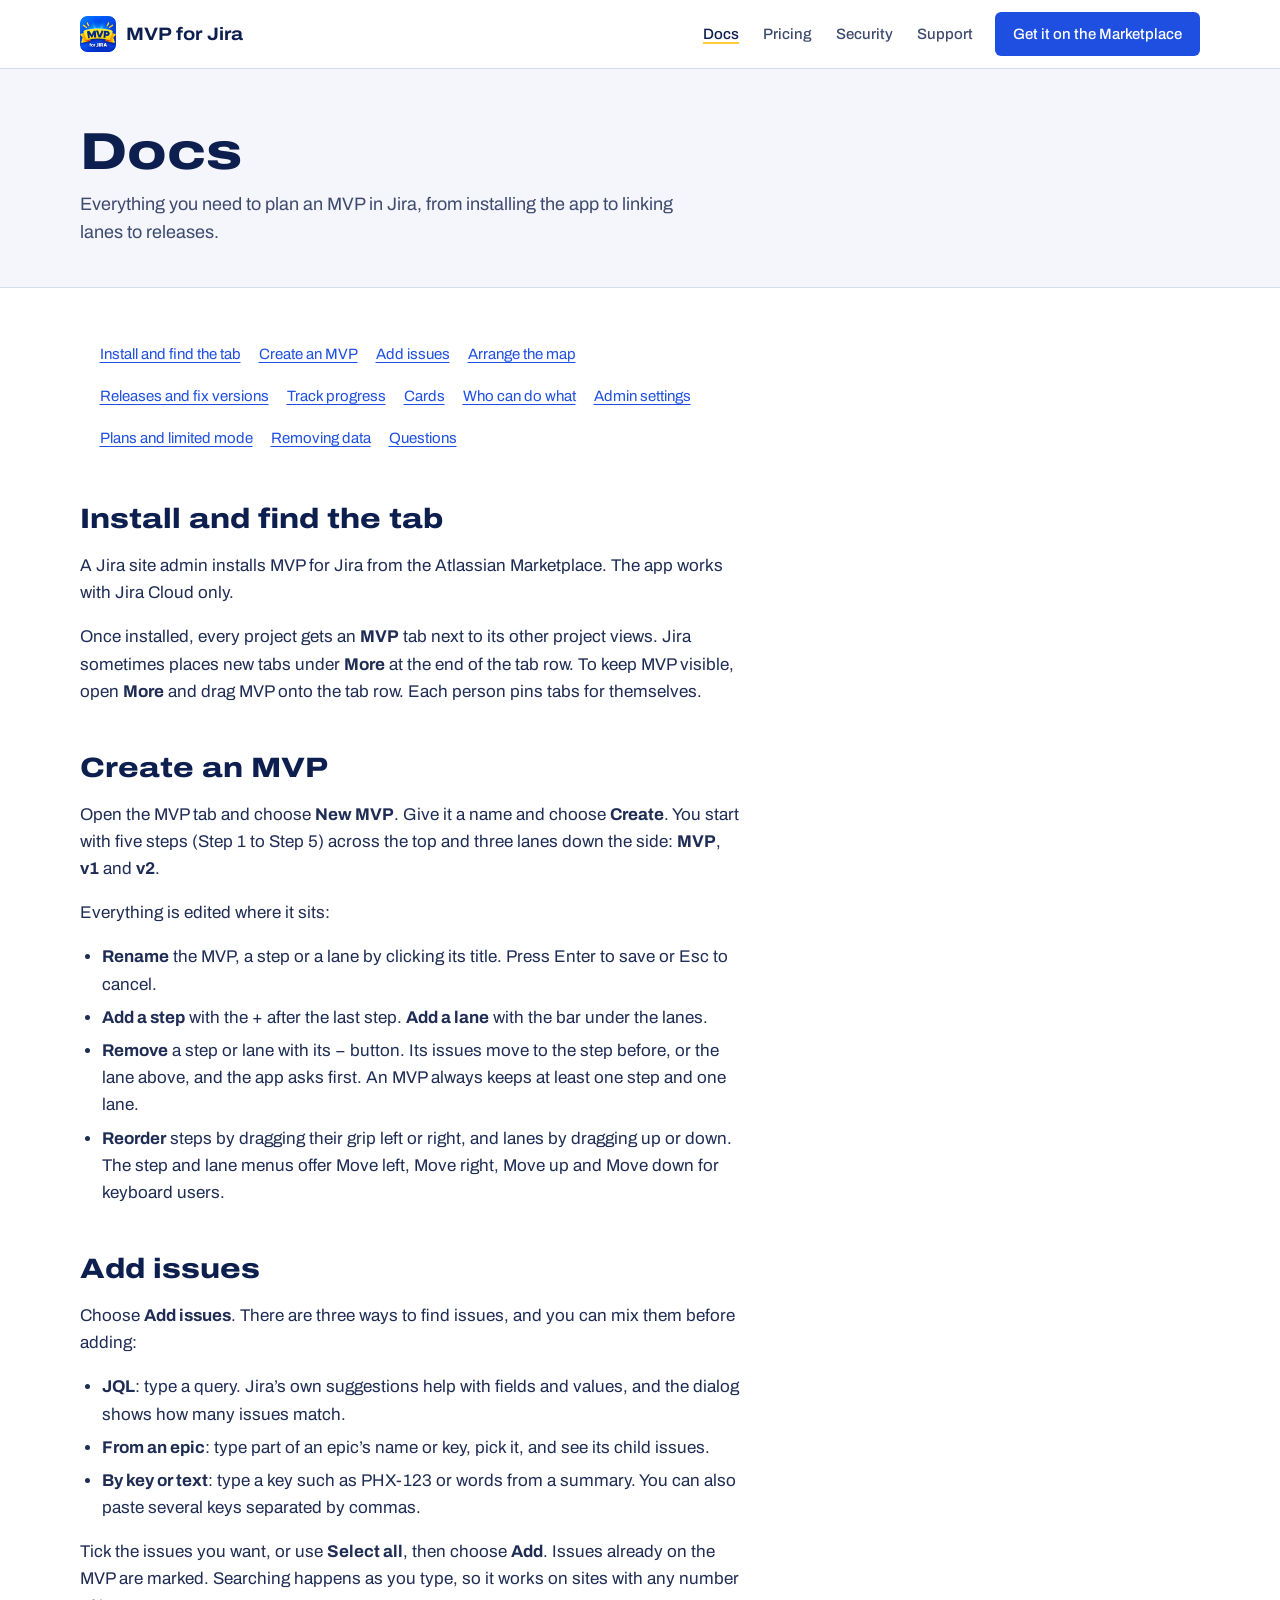
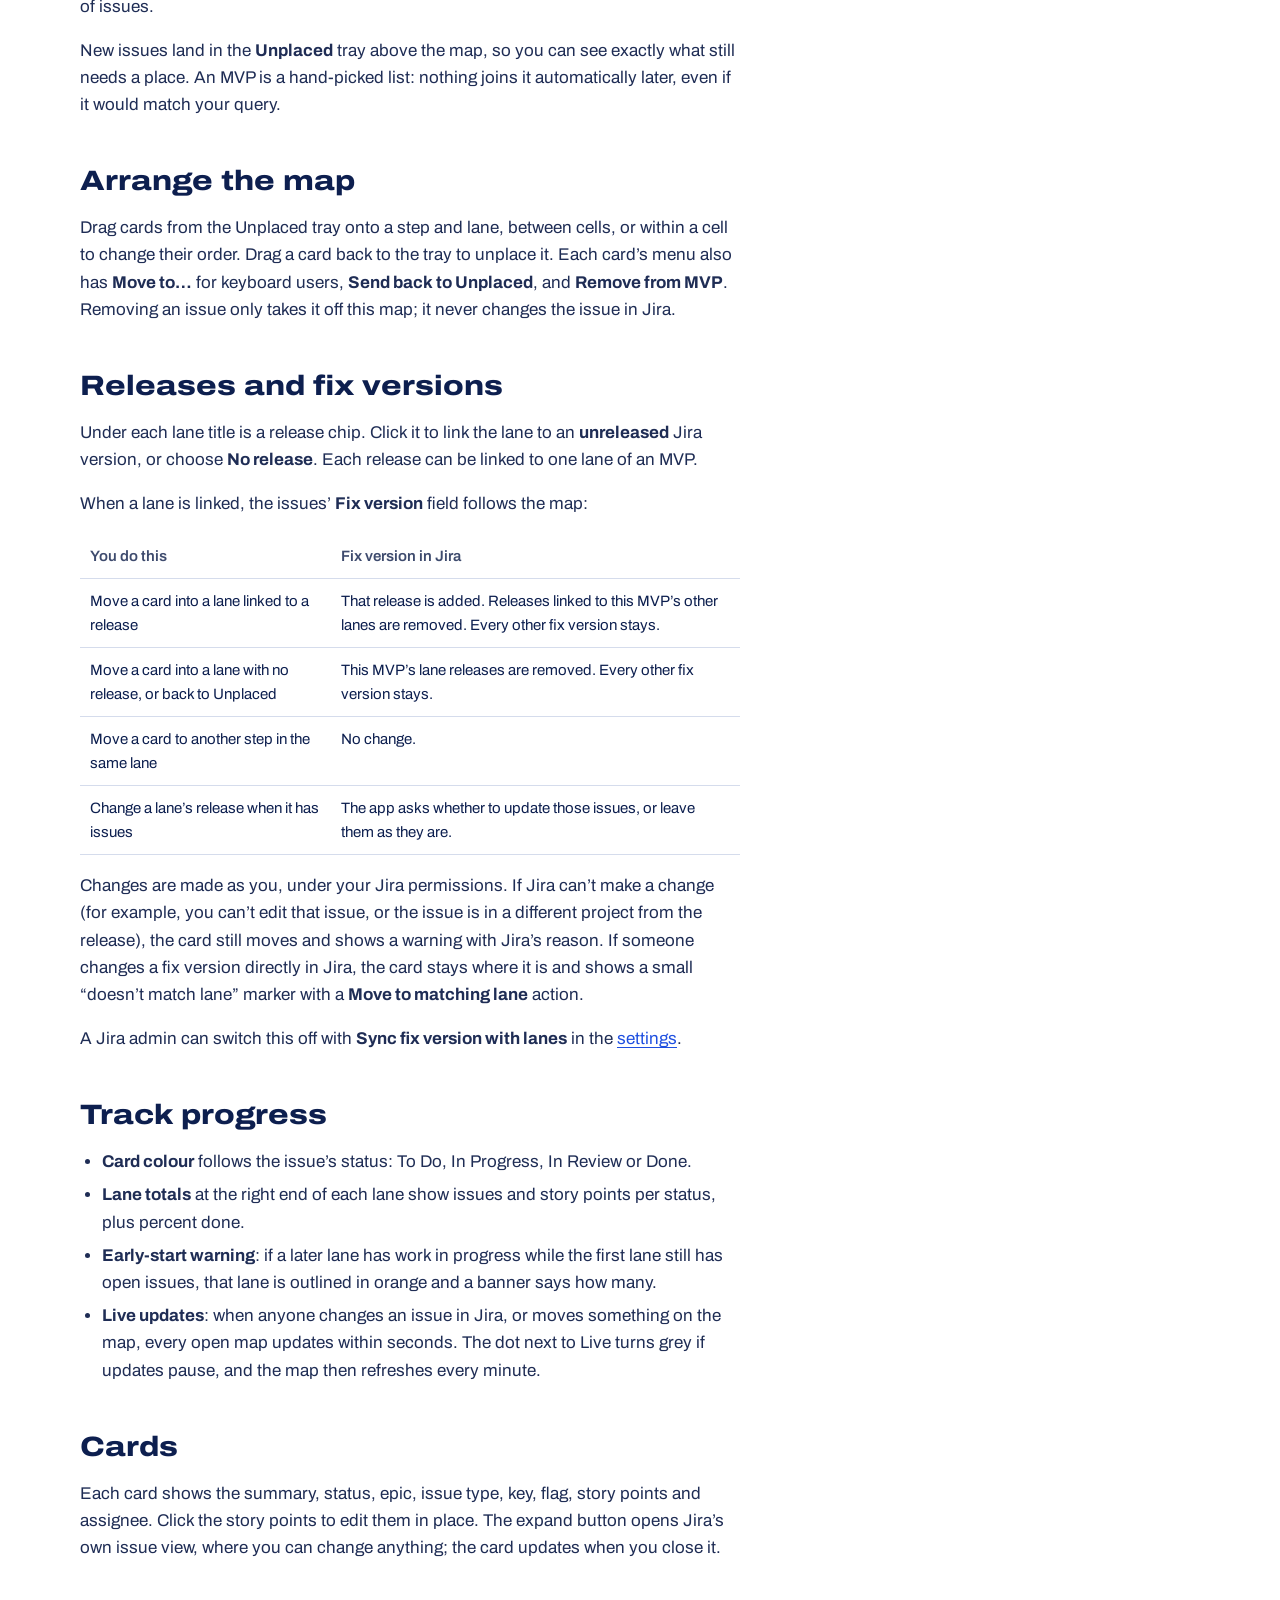
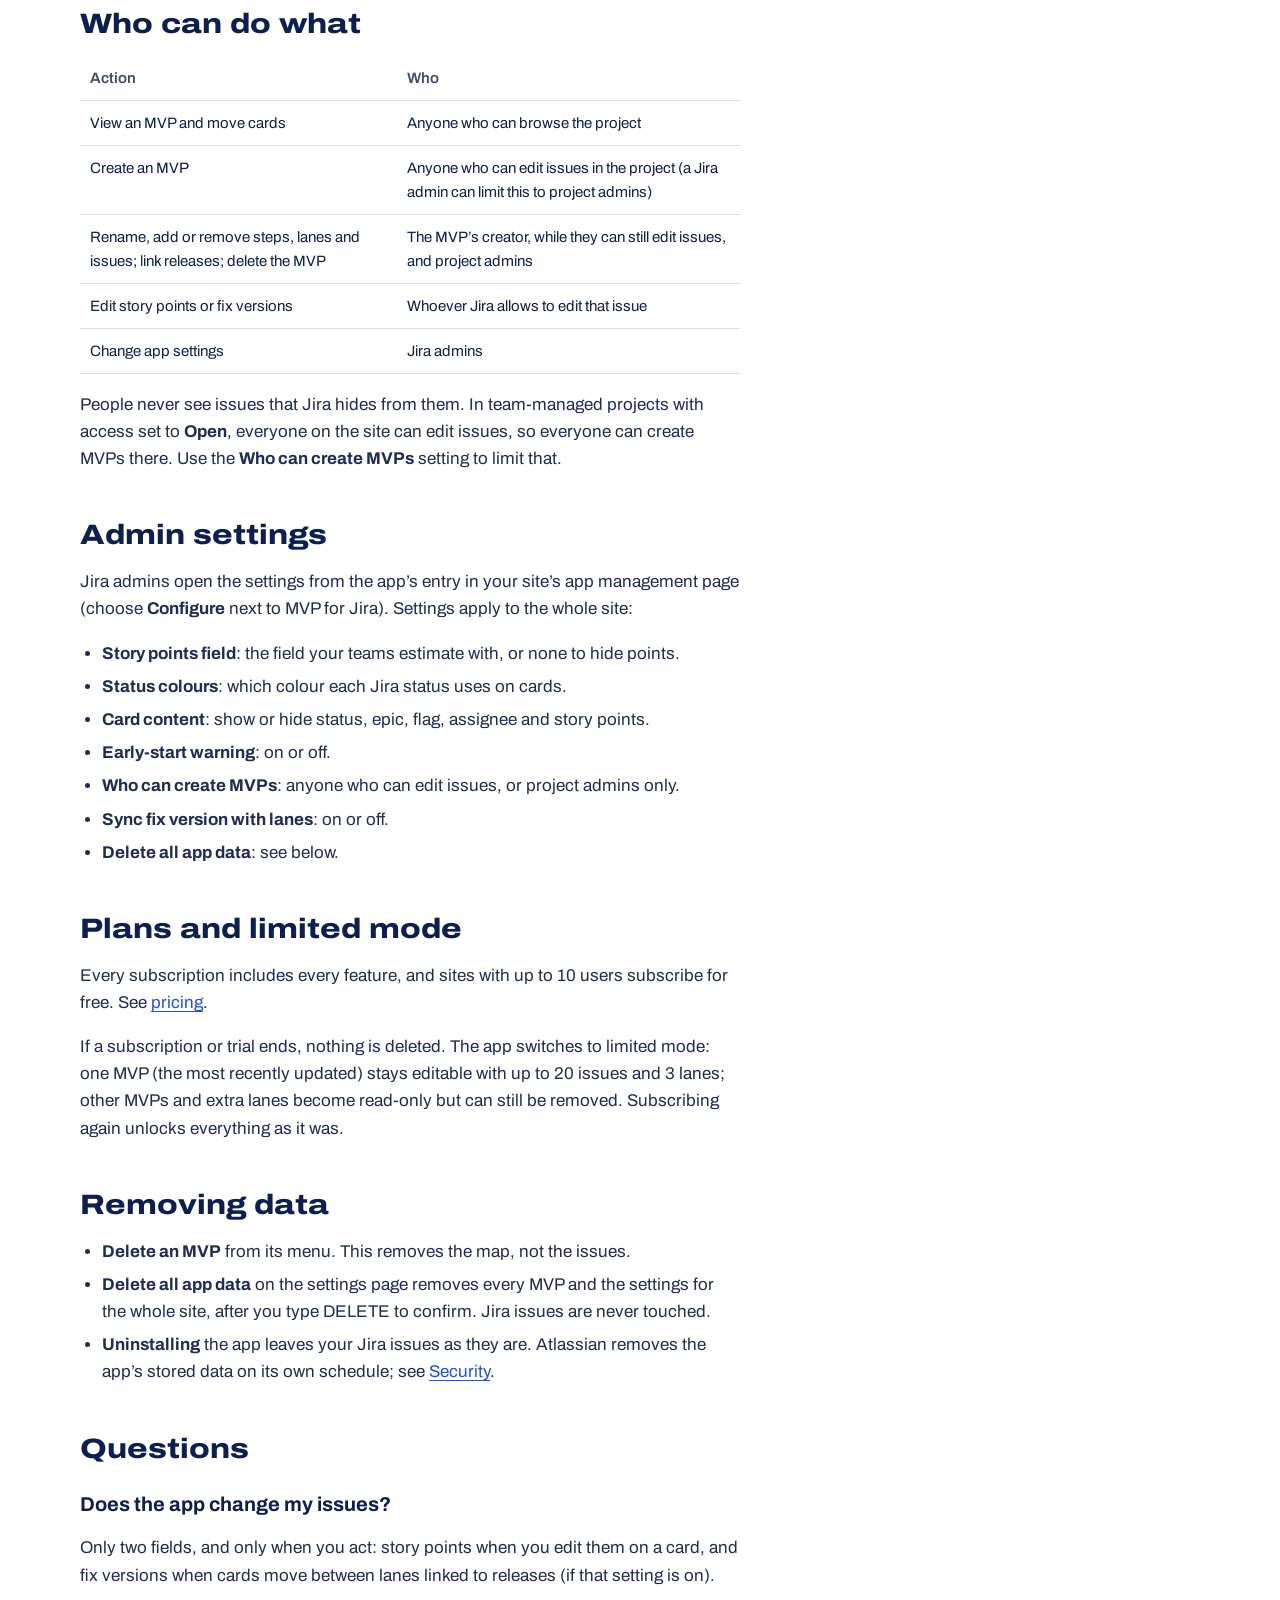
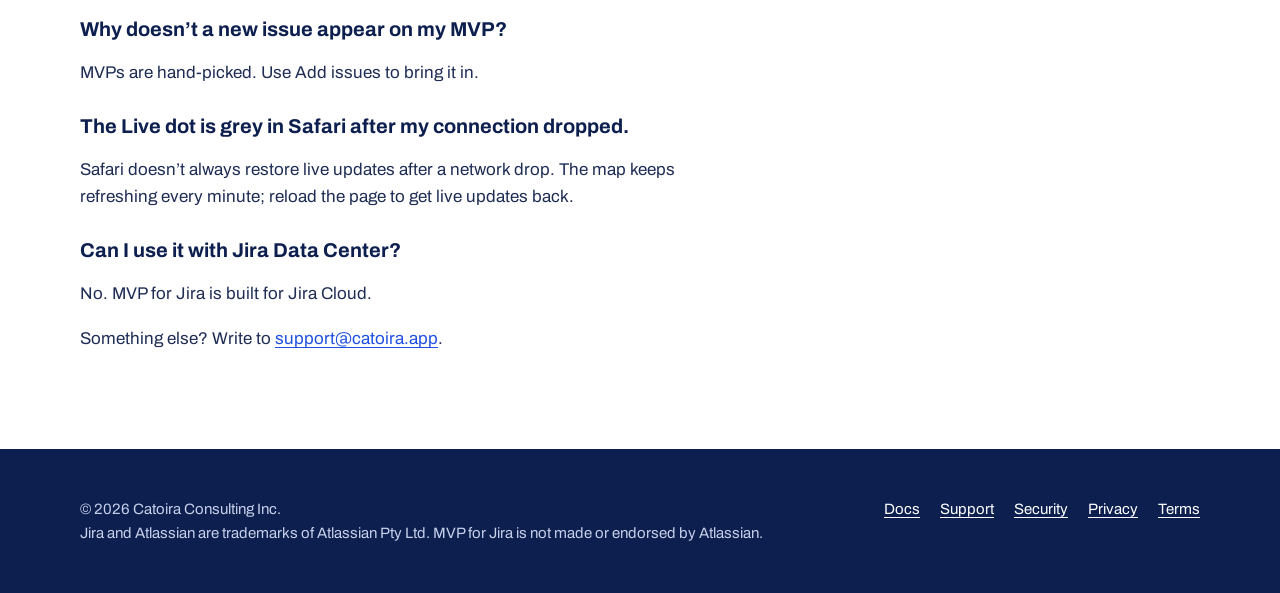
==== docs.html @ fd80c1a4 "Add MVP for Jira website Landing page, docs, privacy policy, end user terms, security and support pa" ====
<!doctype html>
<html lang="en">
<head>
<meta charset="utf-8">
<meta name="viewport" content="width=device-width, initial-scale=1">
<title>Docs | MVP for Jira</title>
<meta name="description" content="How to install MVP for Jira, build a story map, link lanes to releases, and manage settings.">
<link rel="icon" href="assets/favicon.png">
<link rel="apple-touch-icon" href="assets/apple-touch-icon.png">
<link rel="stylesheet" href="assets/site.css">
</head>
<body>
<a class="skip" href="#main">Skip to content</a>
<header class="site-head">
  <div class="wrap">
    <a class="brand" href="./"><img src="assets/icon.png" alt="" width="36" height="36">MVP for Jira</a>
    <nav class="site-nav" aria-label="Main">
      <a href="docs.html" aria-current="page">Docs</a>
      <a href="index.html#pricing">Pricing</a>
      <a href="security.html">Security</a>
      <a href="support.html">Support</a>
      <!-- MARKETPLACE_URL: replace with the listing URL once it exists -->
      <a class="btn btn-blue" href="https://marketplace.atlassian.com/search?query=MVP%20for%20Jira">Get it on the Marketplace</a>
    </nav>
  </div>
</header>
<main id="main">
  <div class="page-head"><div class="wrap"><h1>Docs</h1><p>Everything you need to plan an MVP in Jira, from installing the app to linking lanes to releases.</p></div></div>
  <div class="prose"><div class="wrap"><article>
<ul class="toc" aria-label="On this page">
  <li><a href="#install">Install and find the tab</a></li>
  <li><a href="#create">Create an MVP</a></li>
  <li><a href="#add">Add issues</a></li>
  <li><a href="#arrange">Arrange the map</a></li>
  <li><a href="#releases">Releases and fix versions</a></li>
  <li><a href="#track">Track progress</a></li>
  <li><a href="#cards">Cards</a></li>
  <li><a href="#permissions">Who can do what</a></li>
  <li><a href="#settings">Admin settings</a></li>
  <li><a href="#plans">Plans and limited mode</a></li>
  <li><a href="#remove">Removing data</a></li>
  <li><a href="#faq">Questions</a></li>
</ul>

<h2 id="install">Install and find the tab</h2>
<p>A Jira site admin installs MVP for Jira from the Atlassian Marketplace. The app works with Jira Cloud only.</p>
<p>Once installed, every project gets an <strong>MVP</strong> tab next to its other project views. Jira sometimes places new tabs under <strong>More</strong> at the end of the tab row. To keep MVP visible, open <strong>More</strong> and drag MVP onto the tab row. Each person pins tabs for themselves.</p>

<h2 id="create">Create an MVP</h2>
<p>Open the MVP tab and choose <strong>New MVP</strong>. Give it a name and choose <strong>Create</strong>. You start with five steps (Step 1 to Step 5) across the top and three lanes down the side: <strong>MVP</strong>, <strong>v1</strong> and <strong>v2</strong>.</p>
<p>Everything is edited where it sits:</p>
<ul>
  <li><strong>Rename</strong> the MVP, a step or a lane by clicking its title. Press Enter to save or Esc to cancel.</li>
  <li><strong>Add a step</strong> with the + after the last step. <strong>Add a lane</strong> with the bar under the lanes.</li>
  <li><strong>Remove</strong> a step or lane with its − button. Its issues move to the step before, or the lane above, and the app asks first. An MVP always keeps at least one step and one lane.</li>
  <li><strong>Reorder</strong> steps by dragging their grip left or right, and lanes by dragging up or down. The step and lane menus offer Move left, Move right, Move up and Move down for keyboard users.</li>
</ul>

<h2 id="add">Add issues</h2>
<p>Choose <strong>Add issues</strong>. There are three ways to find issues, and you can mix them before adding:</p>
<ul>
  <li><strong>JQL</strong>: type a query. Jira’s own suggestions help with fields and values, and the dialog shows how many issues match.</li>
  <li><strong>From an epic</strong>: type part of an epic’s name or key, pick it, and see its child issues.</li>
  <li><strong>By key or text</strong>: type a key such as PHX-123 or words from a summary. You can also paste several keys separated by commas.</li>
</ul>
<p>Tick the issues you want, or use <strong>Select all</strong>, then choose <strong>Add</strong>. Issues already on the MVP are marked. Searching happens as you type, so it works on sites with any number of issues.</p>
<p>New issues land in the <strong>Unplaced</strong> tray above the map, so you can see exactly what still needs a place. An MVP is a hand-picked list: nothing joins it automatically later, even if it would match your query.</p>

<h2 id="arrange">Arrange the map</h2>
<p>Drag cards from the Unplaced tray onto a step and lane, between cells, or within a cell to change their order. Drag a card back to the tray to unplace it. Each card’s menu also has <strong>Move to…</strong> for keyboard users, <strong>Send back to Unplaced</strong>, and <strong>Remove from MVP</strong>. Removing an issue only takes it off this map; it never changes the issue in Jira.</p>

<h2 id="releases">Releases and fix versions</h2>
<p>Under each lane title is a release chip. Click it to link the lane to an <strong>unreleased</strong> Jira version, or choose <strong>No release</strong>. Each release can be linked to one lane of an MVP.</p>
<p>When a lane is linked, the issues’ <strong>Fix version</strong> field follows the map:</p>
<table>
  <thead><tr><th scope="col">You do this</th><th scope="col">Fix version in Jira</th></tr></thead>
  <tbody>
    <tr><td>Move a card into a lane linked to a release</td><td>That release is added. Releases linked to this MVP’s other lanes are removed. Every other fix version stays.</td></tr>
    <tr><td>Move a card into a lane with no release, or back to Unplaced</td><td>This MVP’s lane releases are removed. Every other fix version stays.</td></tr>
    <tr><td>Move a card to another step in the same lane</td><td>No change.</td></tr>
    <tr><td>Change a lane’s release when it has issues</td><td>The app asks whether to update those issues, or leave them as they are.</td></tr>
  </tbody>
</table>
<p>Changes are made as you, under your Jira permissions. If Jira can’t make a change (for example, you can’t edit that issue, or the issue is in a different project from the release), the card still moves and shows a warning with Jira’s reason. If someone changes a fix version directly in Jira, the card stays where it is and shows a small “doesn’t match lane” marker with a <strong>Move to matching lane</strong> action.</p>
<p>A Jira admin can switch this off with <strong>Sync fix version with lanes</strong> in the <a href="#settings">settings</a>.</p>

<h2 id="track">Track progress</h2>
<ul>
  <li><strong>Card colour</strong> follows the issue’s status: To Do, In Progress, In Review or Done.</li>
  <li><strong>Lane totals</strong> at the right end of each lane show issues and story points per status, plus percent done.</li>
  <li><strong>Early-start warning</strong>: if a later lane has work in progress while the first lane still has open issues, that lane is outlined in orange and a banner says how many.</li>
  <li><strong>Live updates</strong>: when anyone changes an issue in Jira, or moves something on the map, every open map updates within seconds. The dot next to Live turns grey if updates pause, and the map then refreshes every minute.</li>
</ul>

<h2 id="cards">Cards</h2>
<p>Each card shows the summary, status, epic, issue type, key, flag, story points and assignee. Click the story points to edit them in place. The expand button opens Jira’s own issue view, where you can change anything; the card updates when you close it.</p>

<h2 id="permissions">Who can do what</h2>
<table>
  <thead><tr><th scope="col">Action</th><th scope="col">Who</th></tr></thead>
  <tbody>
    <tr><td>View an MVP and move cards</td><td>Anyone who can browse the project</td></tr>
    <tr><td>Create an MVP</td><td>Anyone who can edit issues in the project (a Jira admin can limit this to project admins)</td></tr>
    <tr><td>Rename, add or remove steps, lanes and issues; link releases; delete the MVP</td><td>The MVP’s creator, while they can still edit issues, and project admins</td></tr>
    <tr><td>Edit story points or fix versions</td><td>Whoever Jira allows to edit that issue</td></tr>
    <tr><td>Change app settings</td><td>Jira admins</td></tr>
  </tbody>
</table>
<p>People never see issues that Jira hides from them. In team-managed projects with access set to <strong>Open</strong>, everyone on the site can edit issues, so everyone can create MVPs there. Use the <strong>Who can create MVPs</strong> setting to limit that.</p>

<h2 id="settings">Admin settings</h2>
<p>Jira admins open the settings from the app’s entry in your site’s app management page (choose <strong>Configure</strong> next to MVP for Jira). Settings apply to the whole site:</p>
<ul>
  <li><strong>Story points field</strong>: the field your teams estimate with, or none to hide points.</li>
  <li><strong>Status colours</strong>: which colour each Jira status uses on cards.</li>
  <li><strong>Card content</strong>: show or hide status, epic, flag, assignee and story points.</li>
  <li><strong>Early-start warning</strong>: on or off.</li>
  <li><strong>Who can create MVPs</strong>: anyone who can edit issues, or project admins only.</li>
  <li><strong>Sync fix version with lanes</strong>: on or off.</li>
  <li><strong>Delete all app data</strong>: see below.</li>
</ul>

<h2 id="plans">Plans and limited mode</h2>
<p>Every subscription includes every feature, and sites with up to 10 users subscribe for free. See <a href="index.html#pricing">pricing</a>.</p>
<p>If a subscription or trial ends, nothing is deleted. The app switches to limited mode: one MVP (the most recently updated) stays editable with up to 20 issues and 3 lanes; other MVPs and extra lanes become read-only but can still be removed. Subscribing again unlocks everything as it was.</p>

<h2 id="remove">Removing data</h2>
<ul>
  <li><strong>Delete an MVP</strong> from its menu. This removes the map, not the issues.</li>
  <li><strong>Delete all app data</strong> on the settings page removes every MVP and the settings for the whole site, after you type DELETE to confirm. Jira issues are never touched.</li>
  <li><strong>Uninstalling</strong> the app leaves your Jira issues as they are. Atlassian removes the app’s stored data on its own schedule; see <a href="security.html#retention">Security</a>.</li>
</ul>

<h2 id="faq">Questions</h2>
<h3>Does the app change my issues?</h3>
<p>Only two fields, and only when you act: story points when you edit them on a card, and fix versions when cards move between lanes linked to releases (if that setting is on).</p>
<h3>Why doesn’t a new issue appear on my MVP?</h3>
<p>MVPs are hand-picked. Use Add issues to bring it in.</p>
<h3>The Live dot is grey in Safari after my connection dropped.</h3>
<p>Safari doesn’t always restore live updates after a network drop. The map keeps refreshing every minute; reload the page to get live updates back.</p>
<h3>Can I use it with Jira Data Center?</h3>
<p>No. MVP for Jira is built for Jira Cloud.</p>
<p>Something else? Write to <a href="mailto:support@catoira.app">support@catoira.app</a>.</p>
  </article></div></div>
</main>
<footer class="site-foot">
  <div class="wrap">
    <div>
      <p>© 2026 Catoira Consulting Inc.</p>
      <p>Jira and Atlassian are trademarks of Atlassian Pty Ltd. MVP for Jira is not made or endorsed by Atlassian.</p>
    </div>
    <nav aria-label="Footer">
      <a href="docs.html">Docs</a>
      <a href="support.html">Support</a>
      <a href="security.html">Security</a>
      <a href="privacy.html">Privacy</a>
      <a href="terms.html">Terms</a>
    </nav>
  </div>
</footer>
</body>
</html>
---- assets/site.css ----
/* MVP for Jira — site styles. Catoira Consulting Inc. */
@font-face {
  font-family: "Archivo";
  font-style: normal;
  font-display: swap;
  font-weight: 100 900;
  font-stretch: 62% 125%;
  src: url("fonts/archivo.woff2") format("woff2-variations"), url("fonts/archivo.woff2") format("woff2");
}
:root {
  --blue: #1E4FE0;
  --blue-deep: #1238B0;
  --yellow: #FFCB3D;
  --ink: #0D1F4F;
  --ink-2: #3E4B6E;
  --paper: #F4F6FB;
  --rule: #D5DCEC;
  --white: #FFFFFF;
  --todo-bg: #FFFFFF; --todo-bd: #C9D1E3;
  --prog-bg: #E6EEFF; --prog-bd: #8FB0FF;
  --rev-bg: #F1EEFF; --rev-bd: #B7ABF3;
  --done-bg: #DDF8EC; --done-bd: #7FD9B2;
  --measure: 66ch;
  --radius-s: 6px;
  --radius-m: 10px;
}

* { box-sizing: border-box; }
html { -webkit-text-size-adjust: 100%; }
body {
  margin: 0;
  font-family: "Archivo", system-ui, sans-serif;
  font-size: 17px;
  line-height: 1.6;
  color: var(--ink);
  background: var(--white);
}
img { max-width: 100%; display: block; }
a { color: var(--blue); text-underline-offset: 3px; }
a:hover { color: var(--blue-deep); }
:focus-visible { outline: 3px solid var(--yellow); outline-offset: 2px; border-radius: 3px; }

.wrap { width: min(1120px, 100% - 48px); margin-inline: auto; }
.skip { position: absolute; left: -999px; top: 8px; background: var(--yellow); color: var(--ink); padding: 8px 12px; z-index: 10; }
.skip:focus { left: 8px; }

/* Header */
.site-head { border-bottom: 1px solid var(--rule); background: var(--white); }
.site-head .wrap { display: flex; align-items: center; gap: 24px; min-height: 68px; flex-wrap: wrap; padding-block: 10px; }
.brand { display: flex; align-items: center; gap: 10px; color: var(--ink); text-decoration: none; font-weight: 700; font-stretch: 112%; font-size: 18px; }
.brand img { width: 36px; height: 36px; }
.site-nav { display: flex; gap: 4px 20px; flex-wrap: wrap; margin-left: auto; align-items: center; }
.site-nav a { color: var(--ink-2); text-decoration: none; font-size: 15px; font-weight: 500; padding: 6px 2px; }
.site-nav a.btn { color: var(--white); text-decoration: none; padding: 0 16px; }
.site-nav a.btn:hover { color: var(--white); text-decoration: none; }
.site-nav a:not(.btn):hover, .site-nav a[aria-current="page"] { color: var(--ink); text-decoration: underline; text-decoration-thickness: 2px; text-decoration-color: var(--yellow); }

.btn { display: inline-flex; align-items: center; gap: 8px; min-height: 44px; padding: 0 18px; border-radius: var(--radius-s); font-weight: 600; font-size: 15px; text-decoration: none; border: 2px solid transparent; }
.btn-primary { background: var(--yellow); color: var(--ink); }
.btn-primary:hover { background: #FFD766; color: var(--ink); }
.btn-ghost { border-color: rgba(255,255,255,.55); color: var(--white); }
.btn-ghost:hover { border-color: var(--white); color: var(--white); }
.btn-blue { background: var(--blue); color: var(--white); }
.btn-blue:hover { background: var(--blue-deep); color: var(--white); }

/* Hero */
.hero { background: var(--blue); color: var(--white); padding: 72px 0 0; overflow: hidden; }
.hero .wrap { display: grid; grid-template-columns: minmax(0, 1fr); gap: 40px; }
.hero .wrap > * { min-width: 0; }
.hero h1 { margin: 0; font-size: clamp(38px, 6vw, 68px); line-height: 1.02; font-weight: 800; font-stretch: 125%; letter-spacing: -0.01em; max-width: 15ch; }
.hero p.lede { margin: 0; font-size: 20px; line-height: 1.5; max-width: 52ch; color: #E3EAFF; }
.hero .actions { display: flex; gap: 12px; flex-wrap: wrap; }
.hero .fine { font-size: 14px; color: #C9D6FF; margin: 0; }

/* Mini story map */
.map { background: var(--paper); color: var(--ink); border-radius: var(--radius-m) var(--radius-m) 0 0; padding: 18px 18px 22px; box-shadow: 0 -1px 0 rgba(255,255,255,.2); }
.map-scroll { overflow-x: auto; }
.map-grid { display: grid; grid-template-columns: 132px repeat(4, minmax(150px, 1fr)); gap: 8px; min-width: 760px; }
.map-step { font-weight: 700; font-size: 14px; padding: 4px 6px 8px; border-bottom: 3px solid var(--blue); }
.map-corner { font-size: 13px; color: var(--ink-2); align-self: end; padding: 0 6px 8px; }
.lane-head { display: flex; flex-direction: column; gap: 6px; padding: 8px 6px; }
.lane-name { font-weight: 800; font-stretch: 115%; font-size: 17px; }
.lane-name.ribbon { align-self: flex-start; background: var(--yellow); padding: 2px 12px 2px 10px; clip-path: polygon(0 0, 100% 0, 92% 50%, 100% 100%, 0 100%); }
.release { font-size: 12px; color: var(--blue-deep); background: #E6EEFF; border-radius: 4px; padding: 2px 6px; align-self: flex-start; }
.release.none { color: var(--ink-2); background: transparent; border: 1px dashed #9AA6C3; }
.cell { background: #E9EDF6; border-radius: var(--radius-s); padding: 6px; display: flex; flex-direction: column; gap: 6px; min-height: 84px; }
.card { border-radius: var(--radius-s); border: 1px solid var(--todo-bd); background: var(--todo-bg); padding: 8px 9px; font-size: 13px; line-height: 1.35; }
.card .meta { display: flex; justify-content: space-between; align-items: center; gap: 6px; margin-top: 6px; font-size: 11px; color: var(--ink-2); }
.card .st { font-weight: 700; font-size: 10px; letter-spacing: .02em; padding: 1px 5px; border-radius: 3px; background: #E2E7F2; }
.card.prog { background: var(--prog-bg); border-color: var(--prog-bd); } .card.prog .st { background: #CCDCFF; color: #0B3BB0; }
.card.rev { background: var(--rev-bg); border-color: var(--rev-bd); } .card.rev .st { background: #E1DAFF; color: #4A3BA6; }
.card.done { background: var(--done-bg); border-color: var(--done-bd); } .card.done .st { background: #BDEFD8; color: #145C3D; }
.card .pts { font-weight: 700; background: #E2E7F2; border-radius: 9px; padding: 0 6px; }
.card.landing { animation: land 900ms cubic-bezier(.2,.8,.2,1) 600ms both; }
@keyframes land { from { transform: translateY(-46px) rotate(-3deg); opacity: 0; box-shadow: 0 10px 24px rgba(13,31,79,.25); } to { transform: none; opacity: 1; box-shadow: none; } }
@media (prefers-reduced-motion: reduce) { .card.landing { animation: none; } }

/* Sections */
section.band { padding: 80px 0; }
section.band.alt { background: var(--paper); }
h2 { font-size: clamp(28px, 3.4vw, 40px); line-height: 1.1; font-weight: 800; font-stretch: 118%; margin: 0 0 16px; max-width: 24ch; }
h3 { font-size: 20px; line-height: 1.25; font-weight: 700; margin: 0 0 6px; }
.intro { font-size: 19px; color: var(--ink-2); max-width: 60ch; margin: 0 0 40px; }

.steps { list-style: none; margin: 0; padding: 0; display: grid; grid-template-columns: repeat(auto-fit, minmax(230px, 1fr)); gap: 32px; counter-reset: step; }
.steps li { counter-increment: step; border-top: 3px solid var(--ink); padding-top: 16px; }
.steps li::before { content: counter(step); display: inline-grid; place-items: center; width: 34px; height: 34px; border-radius: 50%; background: var(--yellow); font-weight: 800; margin-bottom: 12px; }
.steps p { margin: 0; color: var(--ink-2); }

.features { display: grid; grid-template-columns: repeat(auto-fit, minmax(300px, 1fr)); gap: 36px 56px; margin: 0; }
.features div { border-left: 3px solid var(--blue); padding-left: 18px; }
.features dt { font-weight: 700; font-size: 19px; margin-bottom: 4px; }
.features dd { margin: 0; color: var(--ink-2); }

.price-table { width: 100%; border-collapse: collapse; max-width: 720px; font-size: 17px; }
.price-table th, .price-table td { text-align: left; padding: 14px 12px; border-bottom: 1px solid var(--rule); }
.price-table th { font-size: 15px; color: var(--ink-2); font-weight: 600; }
.price-table td.price { font-weight: 800; font-stretch: 112%; }
.price-table tr.free td { background: #FFF6D9; }
.note { color: var(--ink-2); font-size: 15px; max-width: 64ch; }

.trust { display: grid; grid-template-columns: repeat(auto-fit, minmax(260px, 1fr)); gap: 28px; }
.trust p { margin: 0; color: var(--ink-2); }

/* Prose pages */
.page-head { background: var(--paper); border-bottom: 1px solid var(--rule); padding: 56px 0 40px; }
.page-head h1 { margin: 0 0 10px; font-size: clamp(32px, 4.6vw, 52px); line-height: 1.05; font-weight: 800; font-stretch: 122%; }
.page-head p { margin: 0; color: var(--ink-2); max-width: 62ch; font-size: 18px; }
.prose { padding: 48px 0 80px; }
.prose .wrap { display: grid; grid-template-columns: minmax(0, 1fr); }
.prose article { max-width: var(--measure); }
.prose h2 { font-size: 28px; margin: 48px 0 12px; max-width: none; }
.prose h3 { margin: 28px 0 8px; }
.prose p, .prose li { color: #1F2D55; }
.prose ul, .prose ol { padding-left: 1.3em; }
.prose li { margin: 6px 0; }
.prose table { border-collapse: collapse; width: 100%; font-size: 15px; margin: 16px 0; }
.prose th, .prose td { text-align: left; vertical-align: top; padding: 10px 10px; border-bottom: 1px solid var(--rule); }
.prose th { color: var(--ink-2); font-weight: 600; }
.prose code { font-size: 0.9em; background: var(--paper); padding: 1px 5px; border-radius: 4px; }
.callout { background: #FFF6D9; border-left: 4px solid var(--yellow); padding: 14px 18px; border-radius: 0 var(--radius-s) var(--radius-s) 0; margin: 20px 0; }
.toc { display: flex; flex-wrap: wrap; gap: 6px 18px; margin: 0 0 8px; padding: 0; list-style: none; font-size: 15px; }

/* Footer */
.site-foot { background: var(--ink); color: #C7D0EA; padding: 48px 0; font-size: 15px; }
.site-foot .wrap { display: flex; flex-wrap: wrap; gap: 24px 48px; justify-content: space-between; }
.site-foot a { color: var(--white); }
.site-foot nav { display: flex; flex-wrap: wrap; gap: 8px 20px; }
.site-foot p { margin: 0; }

@media (max-width: 600px) {
  body { font-size: 16px; }
  .hero { padding-top: 48px; }
  section.band { padding: 56px 0; }
  .site-nav { margin-left: 0; width: 100%; }
}
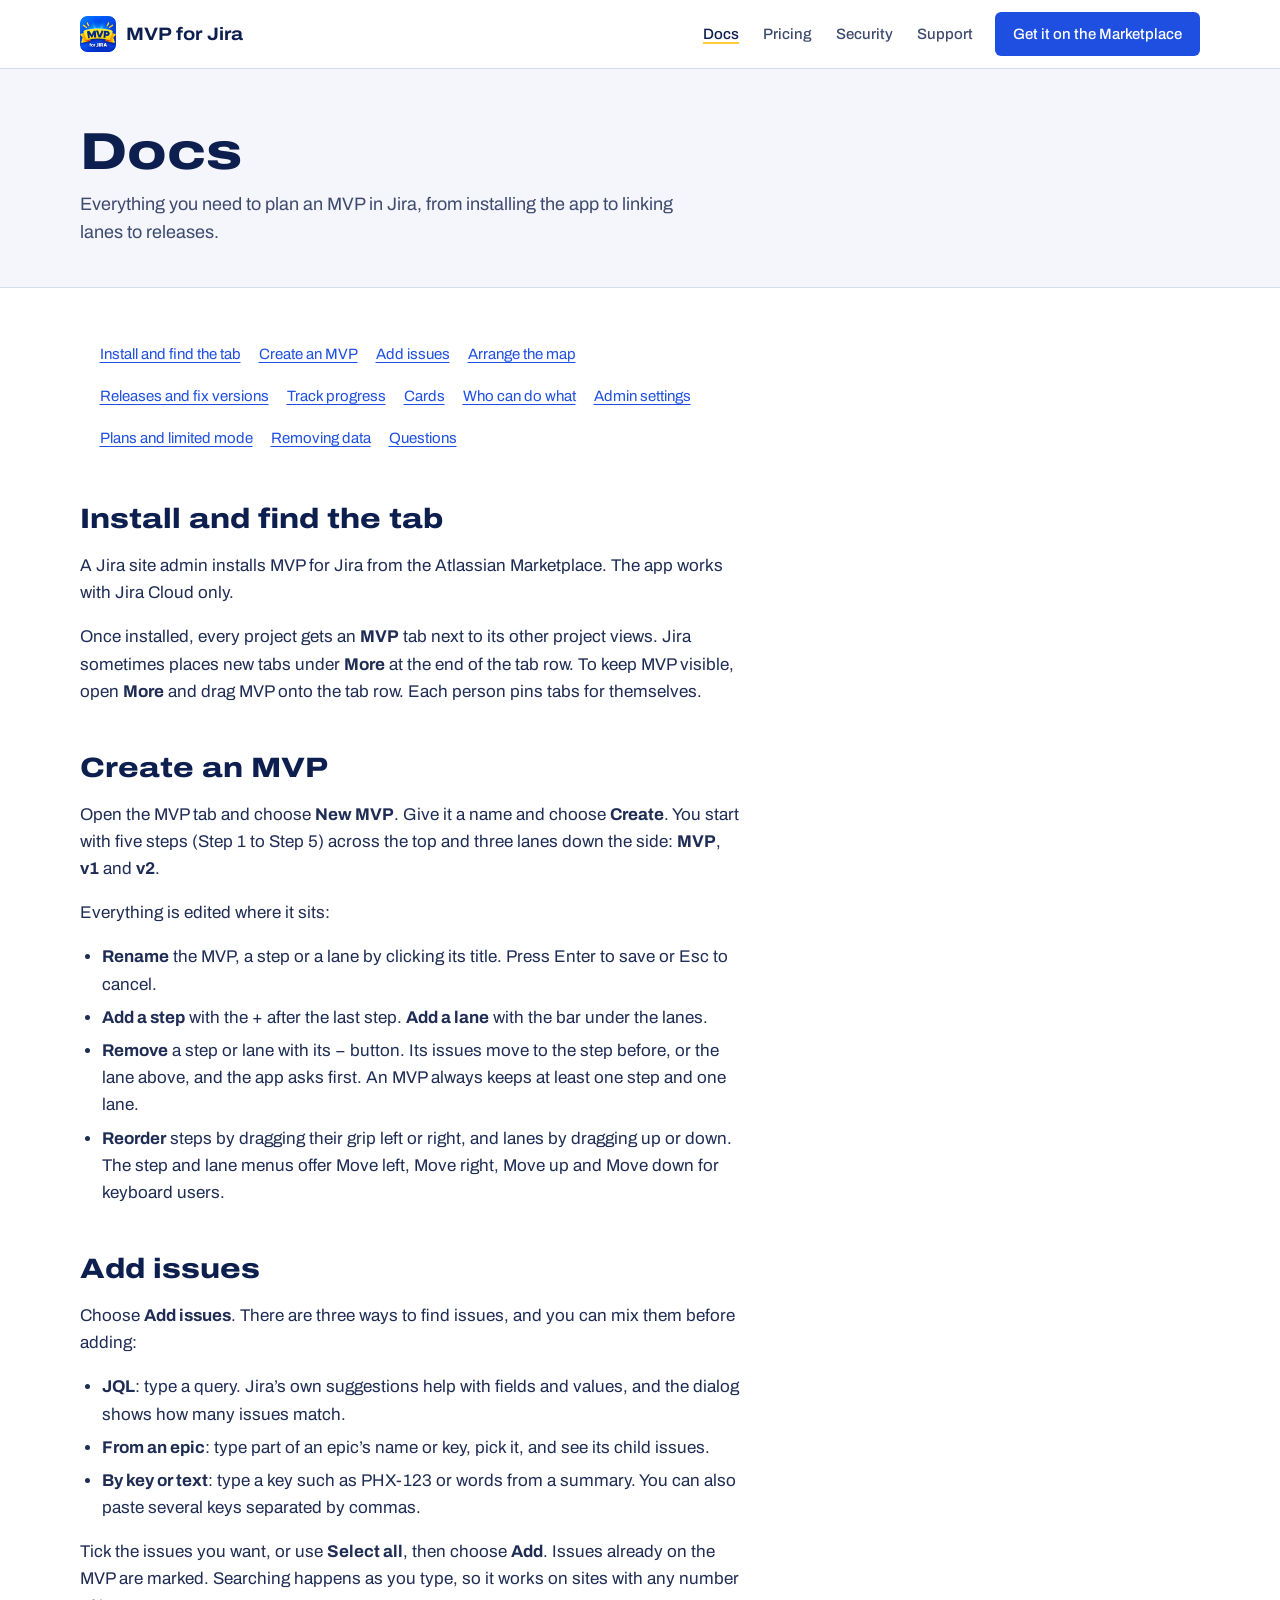
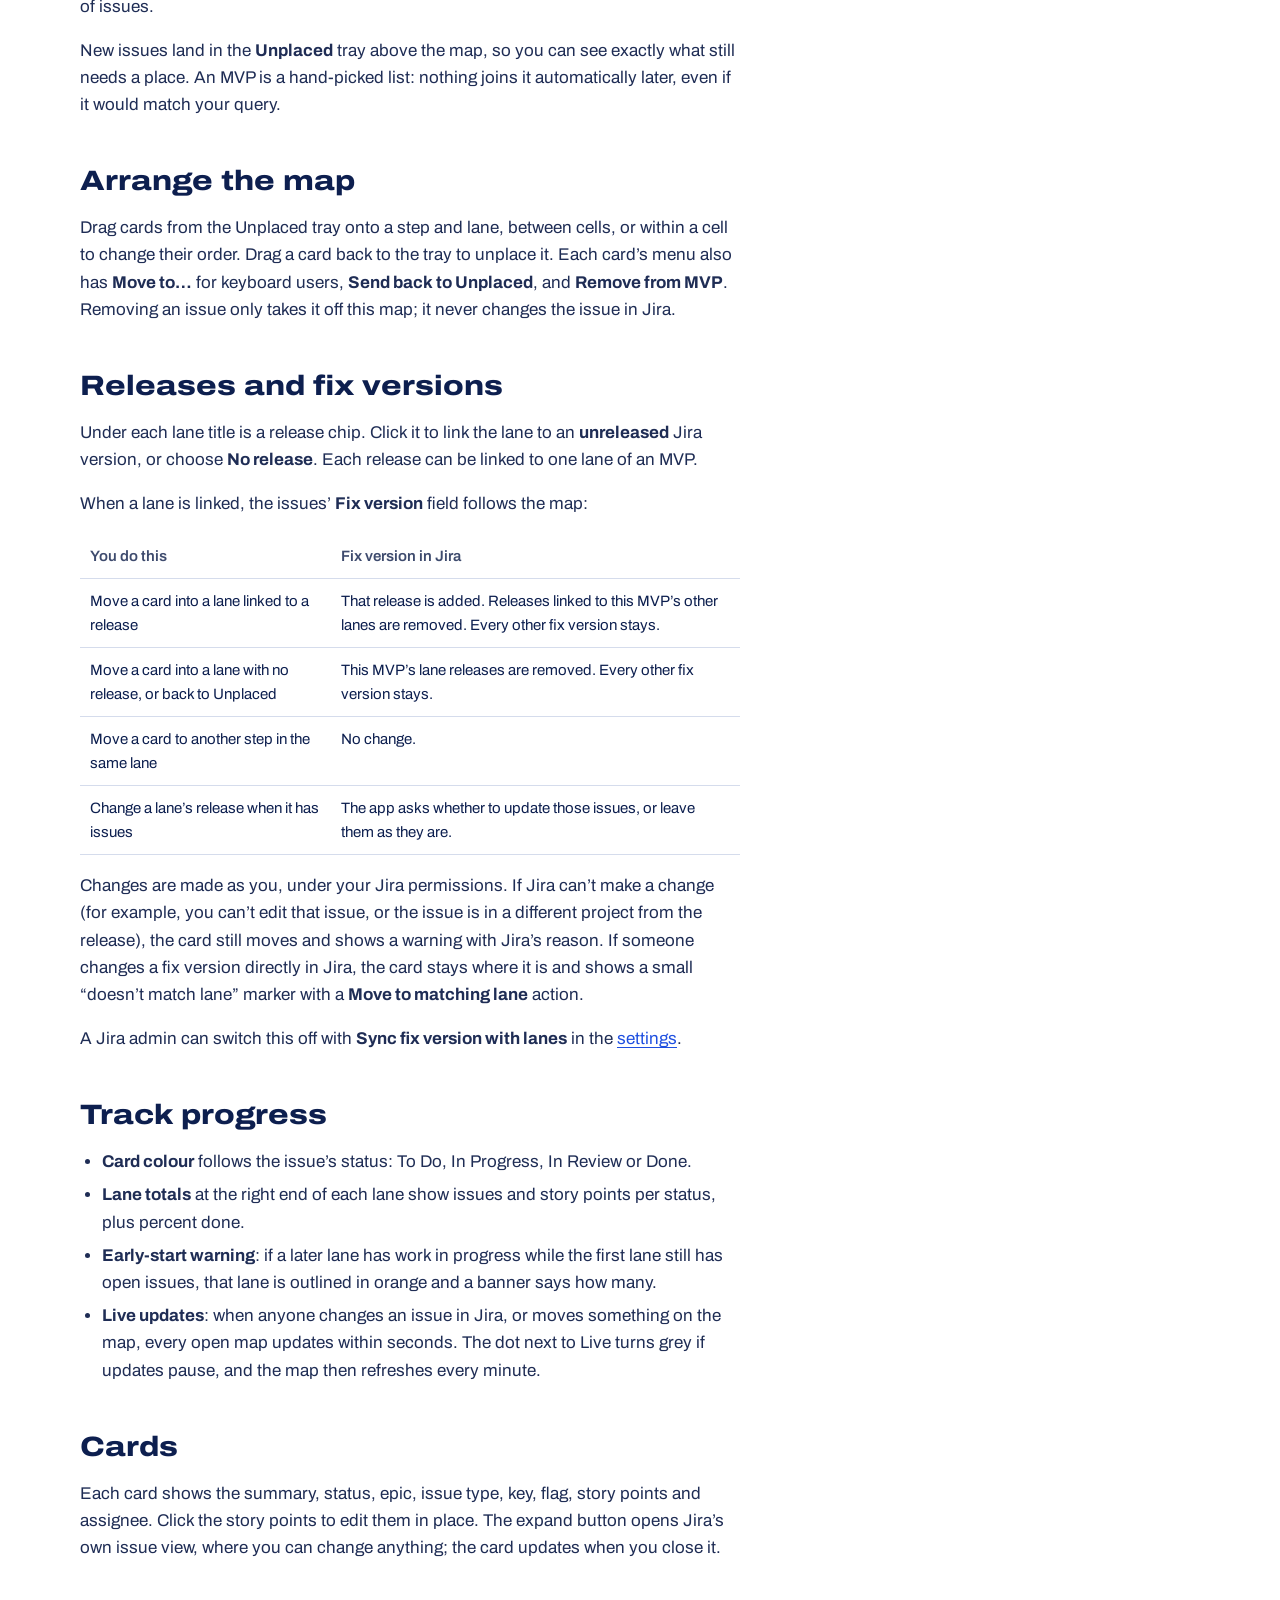
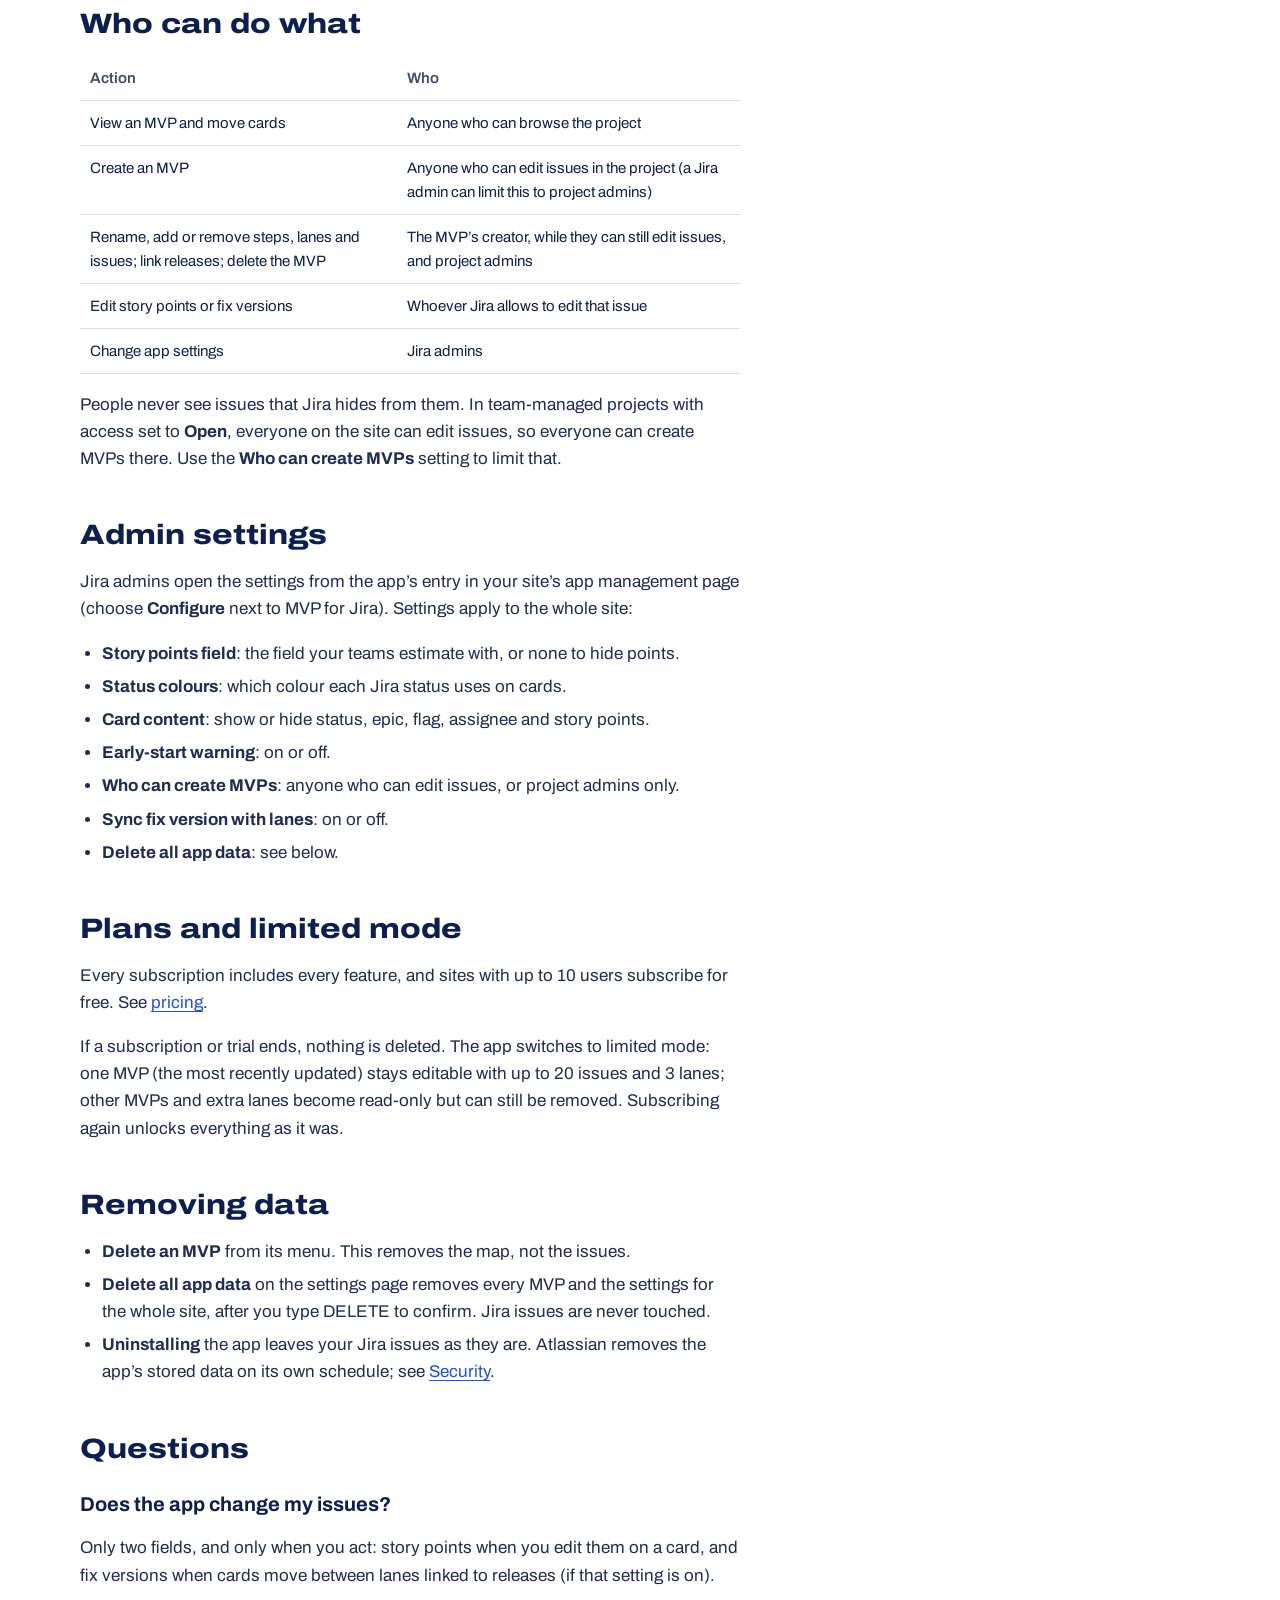
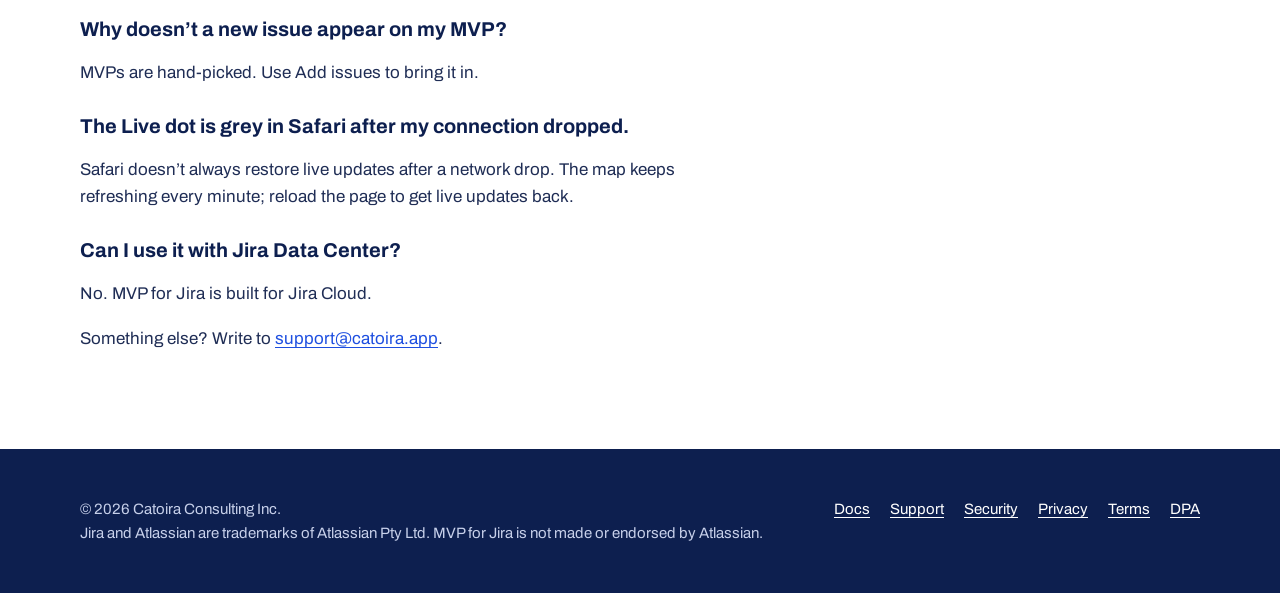
==== commit af88ed20: "Adopt Bonterms end user agreement and add a DPA The terms page now holds Provider-Specific Terms on " ====
--- a/docs.html
+++ b/docs.html
@@ -155,6 +155,7 @@
       <a href="security.html">Security</a>
       <a href="privacy.html">Privacy</a>
       <a href="terms.html">Terms</a>
+      <a href="dpa.html">DPA</a>
     </nav>
   </div>
 </footer>
